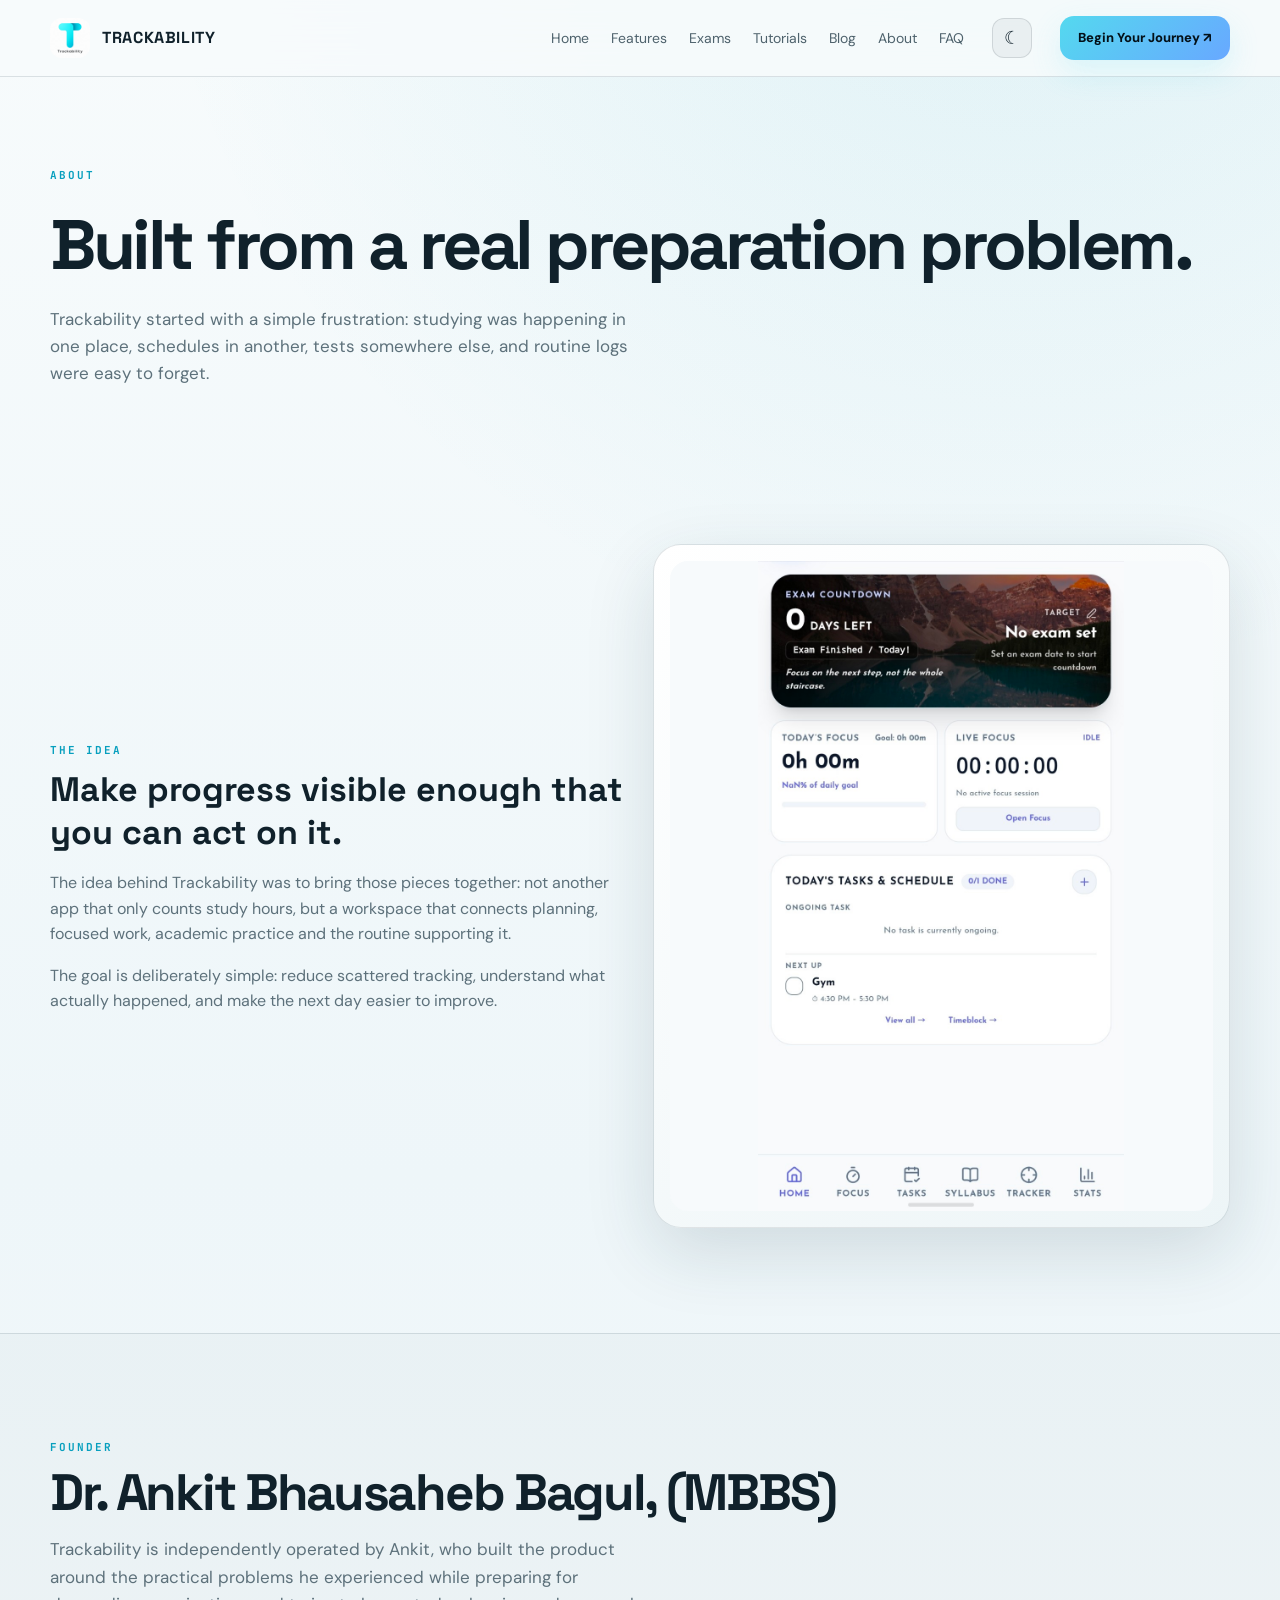
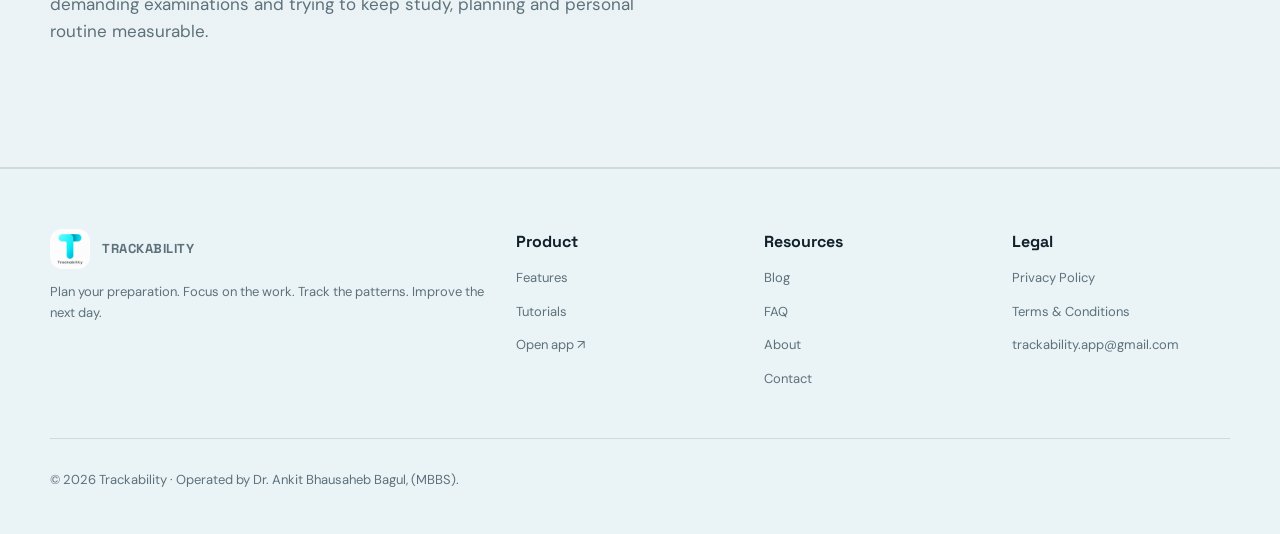
==== about.html @ be26ec59 "Add files via upload" ====
<!doctype html><html lang="en"><head>
  <!-- Google Analytics 4 -->
  <script async src="https://www.googletagmanager.com/gtag/js?id=G-R6Q6RZDSVN"></script>
  <script>
    window.dataLayer = window.dataLayer || [];
    function gtag(){dataLayer.push(arguments);}
    gtag('js', new Date());
    gtag('config', 'G-R6Q6RZDSVN');
  </script>
<meta charset="utf-8"><meta name="viewport" content="width=device-width,initial-scale=1"><meta name="theme-color" content="#061018"><meta name="description" content="Trackability — a unified workspace for study, productivity and personal progress."><link rel="icon" href="logo.png"><link rel="preconnect" href="https://fonts.googleapis.com"><link rel="preconnect" href="https://fonts.gstatic.com" crossorigin><link href="https://fonts.googleapis.com/css2?family=DM+Sans:wght@400;500;600;700;800&family=JetBrains+Mono:wght@500;700&family=Space+Grotesk:wght@500;600;700&display=swap" rel="stylesheet"><link rel="stylesheet" href="styles.css"><title>About · Trackability</title></head><body><nav class="nav"><div class="wrap navin"><a class="brand" href="index.html"><img src="logo.png" alt="Trackability logo"><span>TRACKABILITY</span></a><div class="links"><a href="index.html">Home</a><a href="features.html">Features</a><a href="index.html#exams">Exams</a><a href="tutorials.html">Tutorials</a><a href="blog.html">Blog</a><a href="about.html">About</a><a href="faq.html">FAQ</a></div><button class="theme-toggle desktop-theme" type="button" aria-label="Switch to light mode" title="Switch to light mode">☀︎</button><button class="menu" aria-label="Open navigation menu" aria-expanded="false">☰</button><a class="navcta btn primary" href="https://trackability-app.github.io/Trackability/" target="_blank">Begin Your Journey ↗</a></div></nav><main><section class="wrap pagehero"><div class="eyebrow">About</div><h1>Built from a real preparation problem.</h1><p class="lead">Trackability started with a simple frustration: studying was happening in one place, schedules in another, tests somewhere else, and routine logs were easy to forget.</p></section><section class="section"><div class="wrap showcase"><div class="copy"><div class="eyebrow">The idea</div><h3>Make progress visible enough that you can act on it.</h3><p>The idea behind Trackability was to bring those pieces together: not another app that only counts study hours, but a workspace that connects planning, focused work, academic practice and the routine supporting it.</p><p>The goal is deliberately simple: reduce scattered tracking, understand what actually happened, and make the next day easier to improve.</p></div><div class="shot-card"><img src="home.png" alt="Trackability home screen"></div></div></section><section class="section alt"><div class="wrap"><div class="eyebrow">Founder</div><h2>Dr. Ankit Bhausaheb Bagul, (MBBS)</h2><p class="lead">Trackability is independently operated by Ankit, who built the product around the practical problems he experienced while preparing for demanding examinations and trying to keep study, planning and personal routine measurable.</p></div></section></main><footer class="footer"><div class="wrap footergrid"><div><a class="brand" href="index.html"><img src="logo.png" alt="Trackability"><span>TRACKABILITY</span></a><p>Plan your preparation. Focus on the work. Track the patterns. Improve the next day.</p></div><div><h4>Product</h4><p><a href="features.html">Features</a></p><p><a href="tutorials.html">Tutorials</a></p><p><a href="https://trackability-app.github.io/Trackability/">Open app ↗</a></p></div><div><h4>Resources</h4><p><a href="blog.html">Blog</a></p><p><a href="faq.html">FAQ</a></p><p><a href="about.html">About</a></p><p><a href="contact.html">Contact</a></p></div><div><h4>Legal</h4><p><a href="privacy.html">Privacy Policy</a></p><p><a href="terms.html">Terms & Conditions</a></p><p><a href="mailto:trackability.app@gmail.com">trackability.app@gmail.com</a></p></div></div><div class="wrap" style="border-top:1px solid var(--line);margin-top:35px;padding-top:18px"><p class="notice">© <span data-year></span> Trackability · Operated by Dr. Ankit Bhausaheb Bagul, (MBBS).</p></div></footer><script src="script.js"></script></body></html>
---- styles.css ----
:root{--bg:#061018;--bg2:#081720;--card:#0b1b25;--card2:#0e222d;--line:rgba(168,231,255,.12);--text:#f5fbff;--muted:#9bb0bc;--aqua:#54d9ef;--blue:#63a8ff;--green:#55e6ad;--shadow:0 24px 80px rgba(0,0,0,.35)}
*{box-sizing:border-box}html{scroll-behavior:smooth}body{margin:0;background:radial-gradient(circle at 80% -10%,rgba(84,217,239,.13),transparent 35%),linear-gradient(180deg,var(--bg),#07131b 55%,#061018);color:var(--text);font-family:'DM Sans',sans-serif;line-height:1.6}a{color:inherit;text-decoration:none}.wrap{width:min(1180px,calc(100% - 40px));margin:auto}.nav{position:sticky;top:0;z-index:20;background:rgba(6,16,24,.78);backdrop-filter:blur(18px);border-bottom:1px solid var(--line)}.navin{height:76px;display:flex;align-items:center;gap:28px}.brand{display:flex;align-items:center;gap:12px;font-family:'Space Grotesk';font-weight:700;letter-spacing:.04em}.brand img{width:40px;height:40px;border-radius:12px;object-fit:cover;background:white}.links{display:flex;gap:22px;margin-left:auto;color:#b8cbd5;font-size:14px}.links a:hover{color:white}.btn{display:inline-flex;align-items:center;justify-content:center;padding:12px 18px;border-radius:14px;border:1px solid var(--line);font-weight:800;font-size:13px;transition:.25s}.btn:hover{transform:translateY(-2px);border-color:rgba(84,217,239,.35)}.primary{background:linear-gradient(135deg,#54d9ef,#68a8ff);color:#031018;border:0;box-shadow:0 12px 30px rgba(84,217,239,.18)}.menu{display:none;background:none;border:0;color:white;font-size:27px;margin-left:auto}.hero{min-height:calc(100vh - 76px);display:grid;grid-template-columns:1.02fr .98fr;gap:60px;align-items:center;padding:80px 0 100px}.eyebrow{font-family:'JetBrains Mono';font-size:11px;letter-spacing:.18em;color:var(--aqua);text-transform:uppercase;font-weight:700}.hero h1{font:700 clamp(48px,6vw,82px)/.98 'Space Grotesk';letter-spacing:-.055em;margin:18px 0}.hero h1 span{color:var(--aqua)}.hero p{font-size:19px;color:var(--muted);max-width:650px}.actions{display:flex;gap:12px;flex-wrap:wrap;margin-top:28px}.hero-shot{position:relative;display:flex;justify-content:center}.hero-shot:before{content:'';position:absolute;inset:10% -5%;background:radial-gradient(circle,rgba(84,217,239,.25),transparent 62%);filter:blur(15px)}.hero-frame{position:relative;width:min(390px,85%);padding:10px;border:1px solid rgba(255,255,255,.16);border-radius:34px;background:linear-gradient(145deg,#152833,#071018);box-shadow:var(--shadow);transform:rotate(2deg)}.hero-frame img{width:100%;display:block;border-radius:25px}.floating{position:absolute;padding:12px 15px;border:1px solid var(--line);background:rgba(10,28,38,.88);backdrop-filter:blur(12px);border-radius:16px;box-shadow:var(--shadow);font-size:12px}.f1{top:12%;left:0}.f2{bottom:12%;right:0}.section{padding:105px 0}.section.alt{background:rgba(255,255,255,.018);border-top:1px solid var(--line);border-bottom:1px solid var(--line)}.section-head{display:flex;justify-content:space-between;gap:30px;align-items:end;margin-bottom:35px}.section h2{font:700 clamp(32px,4vw,54px)/1.03 'Space Grotesk';letter-spacing:-.045em;margin:10px 0}.lead{color:var(--muted);max-width:590px;font-size:17px}.workflow{display:grid;grid-template-columns:repeat(6,1fr);gap:10px}.step{padding:22px 16px;border:1px solid var(--line);border-radius:18px;background:linear-gradient(180deg,rgba(255,255,255,.04),rgba(255,255,255,.015));min-height:130px}.step b{display:block;font-family:'JetBrains Mono';font-size:11px;color:var(--aqua);letter-spacing:.1em}.step strong{display:block;font:700 19px 'Space Grotesk';margin-top:10px}.step p{font-size:12px;color:var(--muted);margin:5px 0 0}.showcase{display:grid;grid-template-columns:1fr 1fr;gap:25px;align-items:center}.shot-card{border:1px solid var(--line);background:linear-gradient(145deg,rgba(255,255,255,.055),rgba(255,255,255,.015));border-radius:28px;padding:16px;box-shadow:var(--shadow)}.shot-card img{width:100%;display:block;border-radius:18px;max-height:650px;object-fit:contain;background:#f7fafc}.copy h3{font:700 34px 'Space Grotesk';margin:8px 0}.copy p{color:var(--muted);font-size:16px}.pills{display:flex;gap:8px;flex-wrap:wrap;margin-top:18px}.pill{padding:8px 11px;border-radius:999px;border:1px solid var(--line);background:rgba(84,217,239,.06);font-size:11px;color:#cfe7ef}.grid{display:grid;grid-template-columns:repeat(3,1fr);gap:18px}.feature-card{border:1px solid var(--line);background:linear-gradient(180deg,rgba(255,255,255,.045),rgba(255,255,255,.012));border-radius:24px;padding:18px;transition:.25s}.feature-card:hover{transform:translateY(-5px);border-color:rgba(84,217,239,.35)}.feature-card img{width:100%;height:370px;object-fit:contain;background:#f7fafc;border-radius:17px;margin-bottom:15px}.feature-card h3{font:700 24px 'Space Grotesk';margin:4px 0}.feature-card p{color:var(--muted);font-size:14px}.duo{display:grid;grid-template-columns:1fr 1fr;gap:20px}.duo .feature-card img{height:520px}.timeline{display:grid;grid-template-columns:repeat(3,1fr);gap:16px}.timeline .feature-card img{height:500px}.stats-band{display:grid;grid-template-columns:1fr 1.2fr;gap:25px;align-items:center}.stats-band img{max-height:650px}.cta{padding:80px 0}.cta-box{padding:60px;border:1px solid rgba(84,217,239,.22);border-radius:32px;background:radial-gradient(circle at 85% 20%,rgba(84,217,239,.15),transparent 35%),linear-gradient(135deg,#0b202b,#0a151c)}.cta-box h2{max-width:800px}.footer{padding:60px 0 30px;border-top:1px solid var(--line);background:#050e14}.footergrid{display:grid;grid-template-columns:2fr 1fr 1fr 1fr;gap:30px}.footer p,.footer a{color:#91a7b2;font-size:13px}.footer h4{font-family:'Space Grotesk';margin:0 0 10px}.legal{max-width:900px}.legal h2{font-size:27px;margin-top:42px}.legal h3{font-size:18px;margin-top:25px}.legal p,.legal li{color:#a8bac4}.pagehero{padding:90px 0 35px}.pagehero h1{font:700 clamp(44px,6vw,70px) 'Space Grotesk';letter-spacing:-.05em;margin:15px 0}.tutorial{display:grid;grid-template-columns:1fr 1fr;gap:25px;align-items:start;margin-bottom:55px}.tutorial img{width:100%;max-height:700px;object-fit:contain;background:#f7fafc;border-radius:24px;border:1px solid var(--line)}.tutorial h3{font:700 30px 'Space Grotesk'}.tutorial ol{padding-left:20px;color:#b4c6ce}.tutorial li{margin:13px 0}.faq-item{border:1px solid var(--line);border-radius:18px;margin:10px 0;overflow:hidden;background:rgba(255,255,255,.025)}.faq-q{width:100%;background:none;border:0;color:white;text-align:left;padding:19px;font-weight:800;font-size:15px;display:flex;justify-content:space-between}.faq-a{display:none;padding:0 19px 19px;color:var(--muted)}.faq-item.open .faq-a{display:block}.blog-grid{display:grid;grid-template-columns:repeat(3,1fr);gap:18px}.blog-card{border:1px solid var(--line);border-radius:22px;padding:24px;background:linear-gradient(145deg,rgba(255,255,255,.045),rgba(255,255,255,.012))}.blog-card .tag{color:var(--aqua);font:700 10px 'JetBrains Mono';letter-spacing:.12em}.blog-card h3{font:700 24px 'Space Grotesk';line-height:1.15}.blog-card p{color:var(--muted);font-size:14px}.contact{display:grid;grid-template-columns:1fr 1fr;gap:25px}.contact-card{border:1px solid var(--line);border-radius:24px;padding:30px;background:rgba(255,255,255,.025)}.notice{color:#718691;font-size:12px}.reveal{opacity:0;transform:translateY(22px);transition:.7s ease}.reveal.visible{opacity:1;transform:none}@media(max-width:850px){.links,.navcta{display:none}.menu{display:block}.hero{grid-template-columns:1fr;padding-top:55px}.hero-shot{order:-1}.hero-frame{width:min(360px,88%)}.workflow{grid-template-columns:repeat(2,1fr)}.showcase,.stats-band,.duo,.tutorial,.contact{grid-template-columns:1fr}.grid,.blog-grid{grid-template-columns:1fr 1fr}.footergrid{grid-template-columns:1fr 1fr}.section{padding:75px 0}.section-head{display:block}.timeline{grid-template-columns:1fr}.floating{display:none}}@media(max-width:520px){.wrap{width:min(100% - 26px,1180px)}.grid,.blog-grid,.workflow{grid-template-columns:1fr}.hero h1{font-size:49px}.hero p{font-size:16px}.section h2{font-size:35px}.feature-card img,.duo .feature-card img,.timeline .feature-card img{height:430px}.cta-box{padding:35px 24px}.footergrid{grid-template-columns:1fr}.navin{height:68px}}
.hero-home{display:block;min-height:auto;padding-top:70px}.hero-content{max-width:1080px;margin:0 auto}.home-screen-showcase{margin-top:68px;text-align:center;position:relative}.home-screen-label{display:inline-flex;align-items:center;gap:10px;font:700 11px 'JetBrains Mono';letter-spacing:.18em;color:var(--aqua);text-transform:uppercase}.home-screen-label span{display:inline-flex;width:28px;height:28px;border-radius:50%;align-items:center;justify-content:center;background:rgba(84,217,239,.12);border:1px solid rgba(84,217,239,.3)}.home-screen-title{font:700 clamp(25px,3.2vw,40px)/1.1 'Space Grotesk';letter-spacing:-.035em;margin:16px auto 25px;max-width:780px}.home-screen-showcase .hero-frame{width:min(470px,92%);margin:0 auto;transform:none}.home-screen-copy{max-width:820px;margin:26px auto 0;color:var(--muted);font-size:16px}.home-screen-copy strong{color:var(--text)}.home-points{display:flex;justify-content:center;gap:9px;flex-wrap:wrap;margin-top:18px}.home-points span{padding:9px 13px;border:1px solid var(--line);border-radius:999px;background:rgba(84,217,239,.05);color:#cde5ee;font-size:12px}.exam-section{background:linear-gradient(180deg,rgba(84,217,239,.035),transparent)}.exam-grid{display:grid;grid-template-columns:repeat(4,1fr);gap:14px}.exam-card{display:flex;gap:14px;align-items:flex-start;padding:20px;border:1px solid var(--line);border-radius:20px;background:linear-gradient(145deg,rgba(255,255,255,.045),rgba(255,255,255,.012));min-height:150px;transition:.25s}.exam-card:hover{transform:translateY(-4px);border-color:rgba(84,217,239,.35);box-shadow:0 18px 45px rgba(0,0,0,.22)}.exam-icon{width:40px;height:40px;flex:0 0 40px;display:grid;place-items:center;border-radius:13px;background:rgba(84,217,239,.1);border:1px solid rgba(84,217,239,.18);color:var(--aqua);font-size:19px}.exam-card b{font:700 9px 'JetBrains Mono';letter-spacing:.13em;color:var(--aqua)}.exam-card h3{font:700 21px 'Space Grotesk';margin:6px 0}.exam-card p{margin:0;color:var(--muted);font-size:12px;line-height:1.5}.more{background:linear-gradient(145deg,rgba(84,217,239,.08),rgba(99,168,255,.035))}@media(max-width:850px){.exam-grid{grid-template-columns:1fr 1fr}.hero-home{padding-top:48px}.home-screen-showcase{margin-top:52px}}@media(max-width:520px){.exam-grid{grid-template-columns:1fr}.home-screen-title{font-size:28px}.home-screen-copy{font-size:15px}.home-screen-showcase .hero-frame{width:94%}}
.mobile-menu-panel{display:none}.mobile-menu-inner{display:flex;flex-direction:column;gap:4px;padding:12px 13px 18px}.mobile-menu-inner a{padding:13px 14px;border-radius:13px;color:#c9dbe3;font-weight:700;font-size:14px}.mobile-menu-inner a:hover{background:rgba(84,217,239,.07);color:#fff}.mobile-menu-inner .mobile-menu-cta{margin-top:8px;text-align:center;background:linear-gradient(135deg,#54d9ef,#68a8ff);color:#031018;font-weight:900}@media(max-width:850px){.mobile-menu-panel{display:block;position:fixed;top:68px;left:0;right:0;z-index:19;background:rgba(6,16,24,.97);backdrop-filter:blur(20px);border-bottom:1px solid var(--line);box-shadow:0 20px 45px rgba(0,0,0,.28);transform:translateY(-12px);opacity:0;pointer-events:none;transition:.22s ease}.mobile-menu-panel.open{transform:none;opacity:1;pointer-events:auto}}

/* =========================
   Theme switching
   ========================= */
html[data-theme="light"]{
  --bg:#f5f9fb;--bg2:#ffffff;--card:#ffffff;--card2:#eef6f9;--line:rgba(17,48,61,.13);--text:#10212b;--muted:#5d717b;--aqua:#079fbe;--blue:#377fe8;--green:#149b72;--shadow:0 24px 70px rgba(24,58,72,.14)
}
html[data-theme="light"] body{background:radial-gradient(circle at 80% -10%,rgba(7,159,190,.11),transparent 35%),linear-gradient(180deg,#f7fbfc,#eef6f9 55%,#f5f9fb);color:var(--text)}
html[data-theme="light"] .nav{background:rgba(247,251,252,.86)}
html[data-theme="light"] .links{color:#4e626c}
html[data-theme="light"] .links a:hover{color:#10212b}
html[data-theme="light"] .menu{color:#10212b}
html[data-theme="light"] .hero p,html[data-theme="light"] .lead,html[data-theme="light"] .copy p,html[data-theme="light"] .home-screen-copy,html[data-theme="light"] .exam-card p{color:#5d717b}
html[data-theme="light"] .pill,html[data-theme="light"] .home-points span{color:#36525e;background:rgba(7,159,190,.06)}
html[data-theme="light"] .step,html[data-theme="light"] .feature-card,html[data-theme="light"] .exam-card,html[data-theme="light"] .blog-card,html[data-theme="light"] .contact-card,html[data-theme="light"] .faq-item{background:rgba(255,255,255,.78)}
html[data-theme="light"] .section.alt{background:rgba(9,45,58,.025)}
html[data-theme="light"] .hero-frame{background:linear-gradient(145deg,#ffffff,#e9f3f6);border-color:rgba(17,48,61,.13)}
html[data-theme="light"] .shot-card{background:linear-gradient(145deg,#ffffff,#edf5f7)}
html[data-theme="light"] .cta-box{background:radial-gradient(circle at 85% 20%,rgba(7,159,190,.11),transparent 35%),linear-gradient(135deg,#ffffff,#eaf5f8)}
html[data-theme="light"] .footer{background:#eaf3f6}
html[data-theme="light"] .footer p,html[data-theme="light"] .footer a{color:#5d717b}
html[data-theme="light"] .faq-q{color:#10212b}
html[data-theme="light"] .faq-a,html[data-theme="light"] .legal p,html[data-theme="light"] .legal li{color:#5d717b}
html[data-theme="light"] .tutorial ol{color:#5d717b}
html[data-theme="light"] .theme-toggle{color:#10212b;background:rgba(16,33,43,.05);border-color:rgba(16,33,43,.12)}

.theme-toggle{width:40px;height:40px;display:inline-grid;place-items:center;border-radius:12px;border:1px solid var(--line);background:rgba(255,255,255,.04);color:var(--text);font-size:18px;cursor:pointer;transition:.2s}.theme-toggle:hover{transform:translateY(-1px);border-color:rgba(84,217,239,.45)}
.mobile-theme-row{display:flex;align-items:center;justify-content:space-between;margin-top:8px;padding:12px 14px;border:1px solid var(--line);border-radius:14px;background:rgba(255,255,255,.025)}
.mobile-theme-label{font-weight:800;font-size:14px}.mobile-theme-button{border:1px solid var(--line);background:rgba(84,217,239,.08);color:var(--text);padding:9px 12px;border-radius:11px;font-weight:800;cursor:pointer}
.home-screen-section{padding-top:95px}.home-screen-section .home-screen-showcase{margin-top:0}
@media(max-width:850px){.desktop-theme{display:none}.home-screen-section{padding-top:75px}}
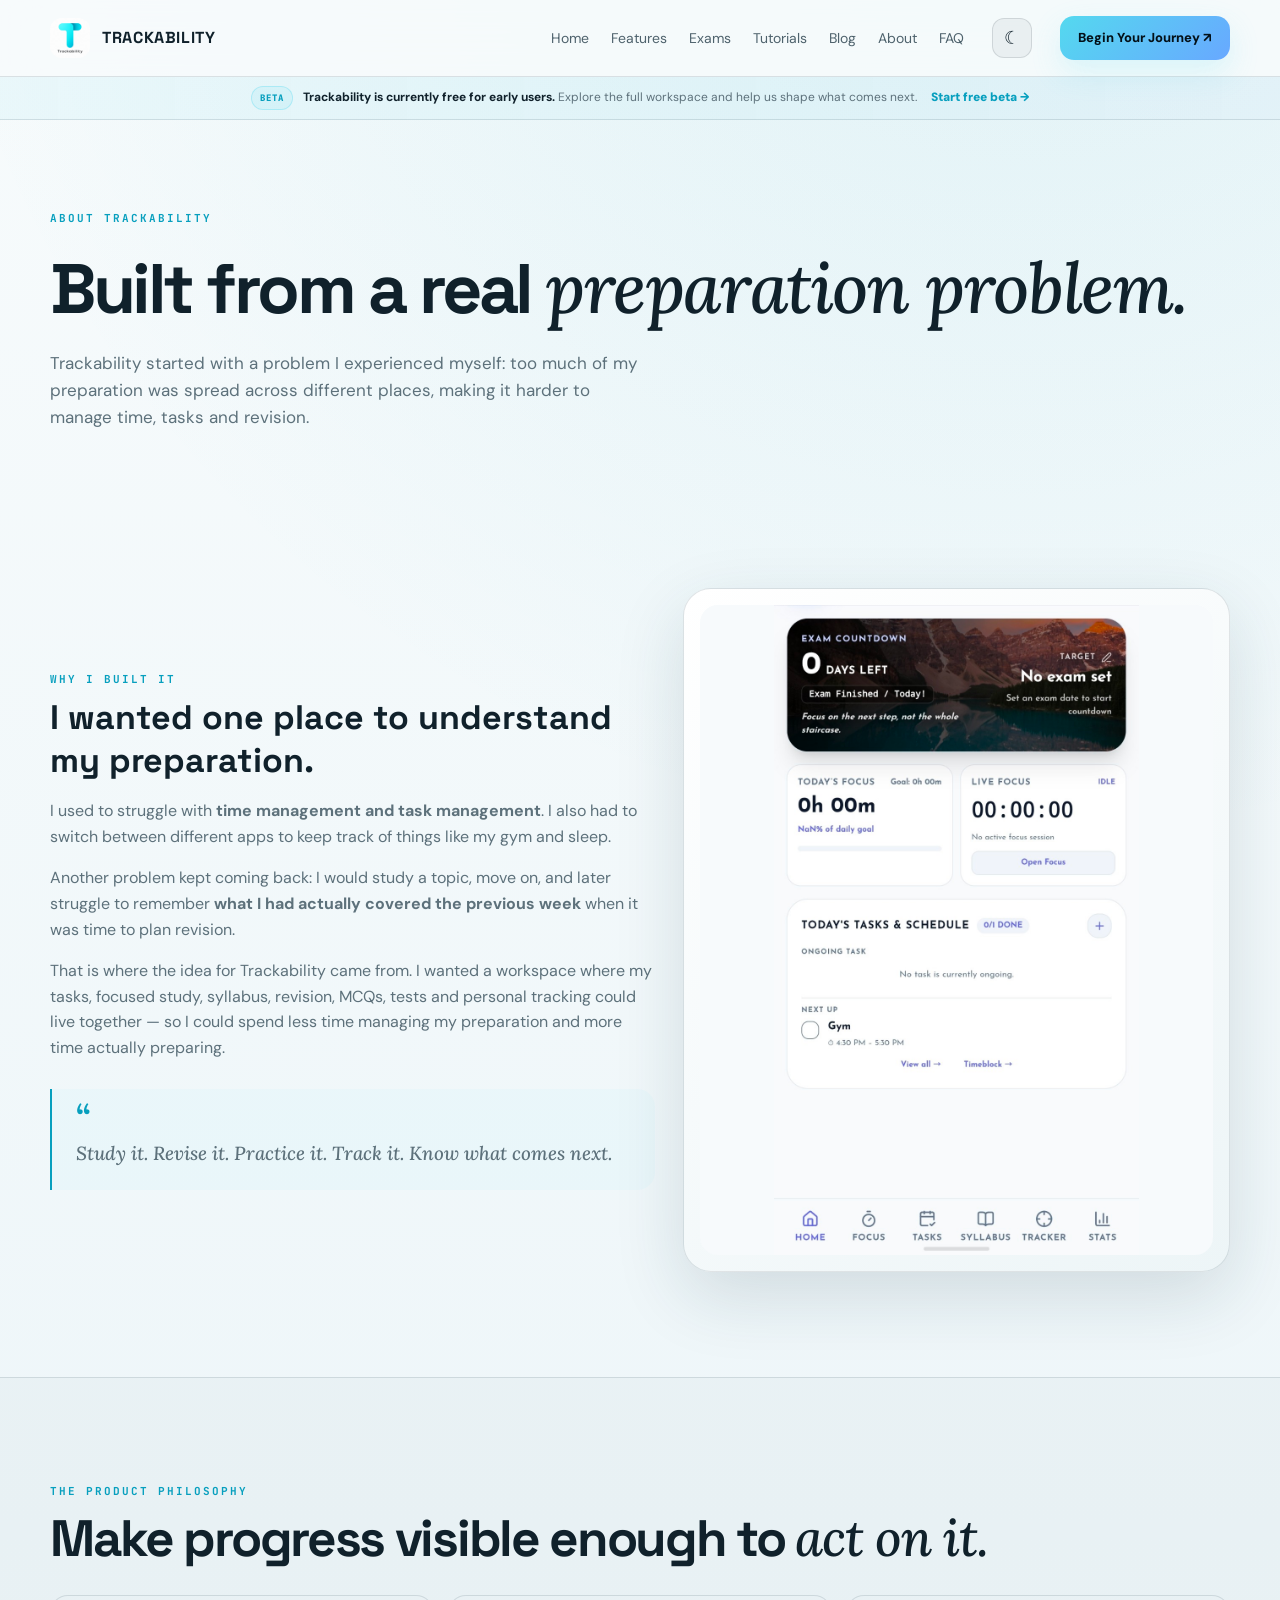
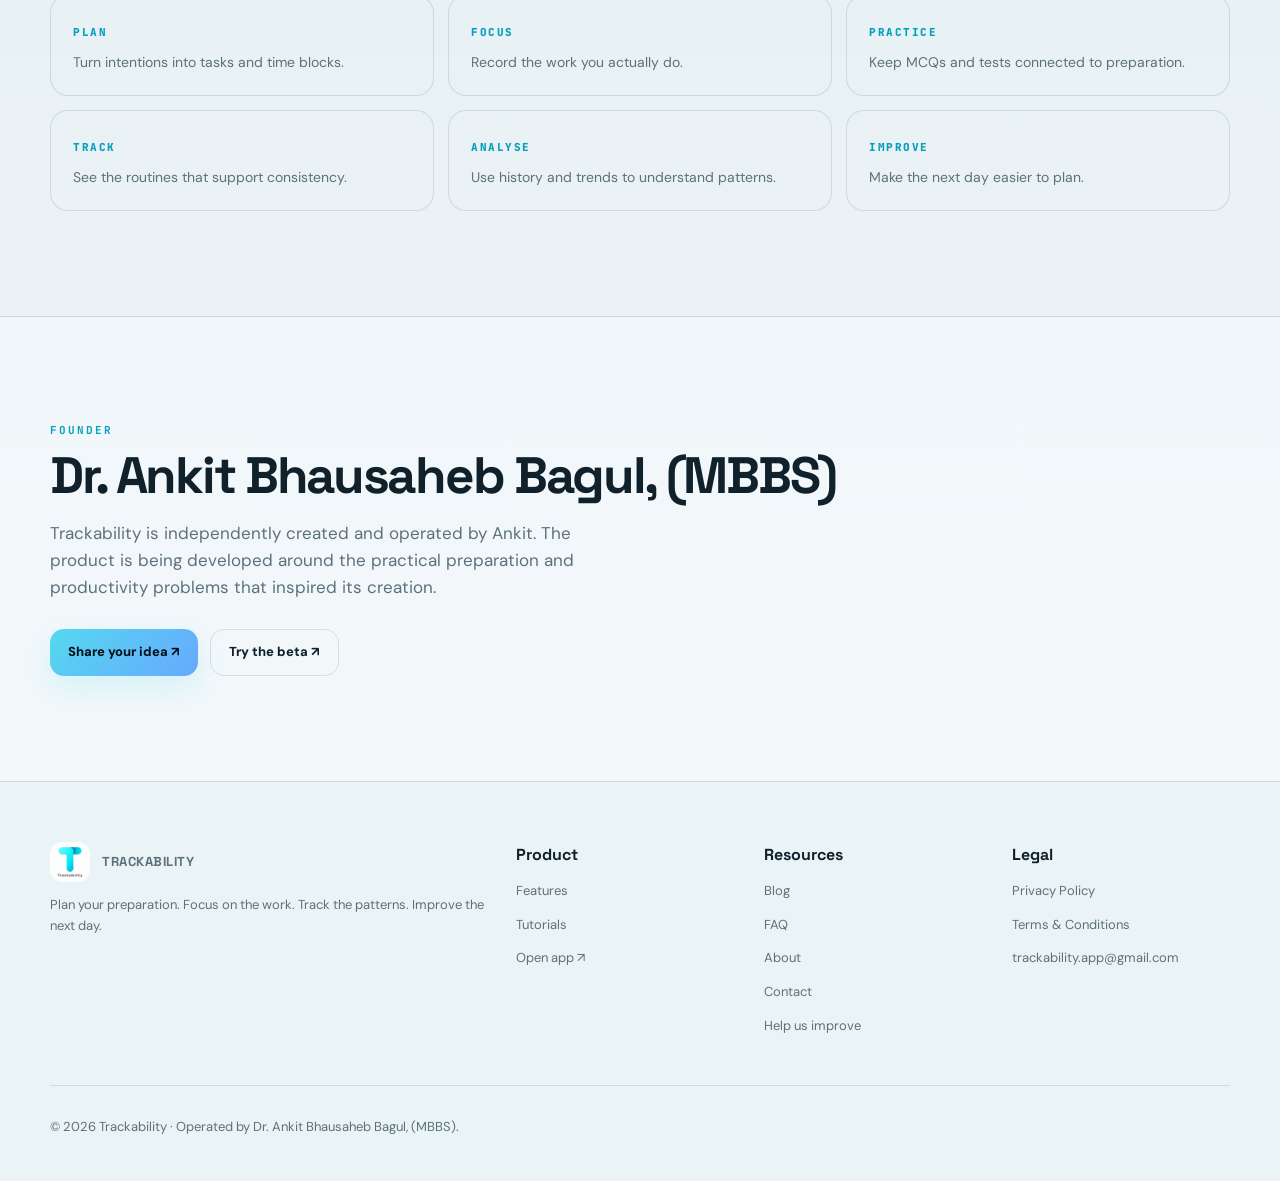
==== commit f606af8c: "Add files via upload" ====
--- a/about.html
+++ b/about.html
@@ -7,4 +7,4 @@
     gtag('js', new Date());
     gtag('config', 'G-R6Q6RZDSVN');
   </script>
-<meta charset="utf-8"><meta name="viewport" content="width=device-width,initial-scale=1"><meta name="theme-color" content="#061018"><meta name="description" content="Trackability — a unified workspace for study, productivity and personal progress."><link rel="icon" href="logo.png"><link rel="preconnect" href="https://fonts.googleapis.com"><link rel="preconnect" href="https://fonts.gstatic.com" crossorigin><link href="https://fonts.googleapis.com/css2?family=DM+Sans:wght@400;500;600;700;800&family=JetBrains+Mono:wght@500;700&family=Space+Grotesk:wght@500;600;700&display=swap" rel="stylesheet"><link rel="stylesheet" href="styles.css"><title>About · Trackability</title></head><body><nav class="nav"><div class="wrap navin"><a class="brand" href="index.html"><img src="logo.png" alt="Trackability logo"><span>TRACKABILITY</span></a><div class="links"><a href="index.html">Home</a><a href="features.html">Features</a><a href="index.html#exams">Exams</a><a href="tutorials.html">Tutorials</a><a href="blog.html">Blog</a><a href="about.html">About</a><a href="faq.html">FAQ</a></div><button class="theme-toggle desktop-theme" type="button" aria-label="Switch to light mode" title="Switch to light mode">☀︎</button><button class="menu" aria-label="Open navigation menu" aria-expanded="false">☰</button><a class="navcta btn primary" href="https://trackability-app.github.io/Trackability/" target="_blank">Begin Your Journey ↗</a></div></nav><main><section class="wrap pagehero"><div class="eyebrow">About</div><h1>Built from a real preparation problem.</h1><p class="lead">Trackability started with a simple frustration: studying was happening in one place, schedules in another, tests somewhere else, and routine logs were easy to forget.</p></section><section class="section"><div class="wrap showcase"><div class="copy"><div class="eyebrow">The idea</div><h3>Make progress visible enough that you can act on it.</h3><p>The idea behind Trackability was to bring those pieces together: not another app that only counts study hours, but a workspace that connects planning, focused work, academic practice and the routine supporting it.</p><p>The goal is deliberately simple: reduce scattered tracking, understand what actually happened, and make the next day easier to improve.</p></div><div class="shot-card"><img src="home.png" alt="Trackability home screen"></div></div></section><section class="section alt"><div class="wrap"><div class="eyebrow">Founder</div><h2>Dr. Ankit Bhausaheb Bagul, (MBBS)</h2><p class="lead">Trackability is independently operated by Ankit, who built the product around the practical problems he experienced while preparing for demanding examinations and trying to keep study, planning and personal routine measurable.</p></div></section></main><footer class="footer"><div class="wrap footergrid"><div><a class="brand" href="index.html"><img src="logo.png" alt="Trackability"><span>TRACKABILITY</span></a><p>Plan your preparation. Focus on the work. Track the patterns. Improve the next day.</p></div><div><h4>Product</h4><p><a href="features.html">Features</a></p><p><a href="tutorials.html">Tutorials</a></p><p><a href="https://trackability-app.github.io/Trackability/">Open app ↗</a></p></div><div><h4>Resources</h4><p><a href="blog.html">Blog</a></p><p><a href="faq.html">FAQ</a></p><p><a href="about.html">About</a></p><p><a href="contact.html">Contact</a></p></div><div><h4>Legal</h4><p><a href="privacy.html">Privacy Policy</a></p><p><a href="terms.html">Terms & Conditions</a></p><p><a href="mailto:trackability.app@gmail.com">trackability.app@gmail.com</a></p></div></div><div class="wrap" style="border-top:1px solid var(--line);margin-top:35px;padding-top:18px"><p class="notice">© <span data-year></span> Trackability · Operated by Dr. Ankit Bhausaheb Bagul, (MBBS).</p></div></footer><script src="script.js"></script></body></html>+<meta charset="utf-8"><meta name="viewport" content="width=device-width,initial-scale=1"><meta name="theme-color" content="#061018"><meta name="description" content="Trackability — a unified workspace for study, productivity and personal progress."><link rel="icon" href="logo.png"><link rel="preconnect" href="https://fonts.googleapis.com"><link rel="preconnect" href="https://fonts.gstatic.com" crossorigin><link href="https://fonts.googleapis.com/css2?family=DM+Sans:wght@400;500;600;700;800&family=JetBrains+Mono:wght@500;700&family=Lora:ital,wght@0,400;0,500;0,600;1,400;1,500;1,600&family=Space+Grotesk:wght@500;600;700&display=swap" rel="stylesheet"><link rel="stylesheet" href="styles.css"><title>About · Trackability</title></head><body><nav class="nav"><div class="wrap navin"><a class="brand" href="index.html"><img src="logo.png" alt="Trackability logo"><span>TRACKABILITY</span></a><div class="links"><a href="index.html">Home</a><a href="features.html">Features</a><a href="index.html#exams">Exams</a><a href="tutorials.html">Tutorials</a><a href="blog.html">Blog</a><a href="about.html">About</a><a href="faq.html">FAQ</a></div><button class="theme-toggle desktop-theme" type="button" aria-label="Switch to light mode" title="Switch to light mode">☀︎</button><button class="menu" aria-label="Open navigation menu" aria-expanded="false">☰</button><a class="navcta btn primary" href="https://trackability-app.github.io/Trackability/" target="_blank">Begin Your Journey ↗</a></div></nav><div class="beta-banner"><div class="wrap beta-inner"><span class="beta-badge">BETA</span><span><strong>Trackability is currently free for early users.</strong> Explore the full workspace and help us shape what comes next.</span><a href="https://trackability-app.github.io/Trackability/" target="_blank" rel="noopener">Start free beta →</a></div></div><main><section class="wrap pagehero"><div class="eyebrow">About Trackability</div><h1>Built from a real <em class="accent-italic">preparation problem.</em></h1><p class="lead">Trackability started with a problem I experienced myself: too much of my preparation was spread across different places, making it harder to manage time, tasks and revision.</p></section><section class="section"><div class="wrap founder-story"><div class="copy"><div class="eyebrow">Why I built it</div><h3>I wanted one place to understand my preparation.</h3><p>I used to struggle with <strong>time management and task management</strong>. I also had to switch between different apps to keep track of things like my gym and sleep.</p><p>Another problem kept coming back: I would study a topic, move on, and later struggle to remember <strong>what I had actually covered the previous week</strong> when it was time to plan revision.</p><p>That is where the idea for Trackability came from. I wanted a workspace where my tasks, focused study, syllabus, revision, MCQs, tests and personal tracking could live together — so I could spend less time managing my preparation and more time actually preparing.</p><div class="story-quote"><span>“</span><p>Study it. Revise it. Practice it. Track it. Know what comes next.</p></div></div><div class="shot-card"><img src="home.png" alt="Trackability Home screen"></div></div></section><section class="section alt"><div class="wrap"><div class="eyebrow">The product philosophy</div><h2>Make progress visible enough to <em class="accent-italic">act on it.</em></h2><div class="philosophy-grid"><div><b>PLAN</b><p>Turn intentions into tasks and time blocks.</p></div><div><b>FOCUS</b><p>Record the work you actually do.</p></div><div><b>PRACTICE</b><p>Keep MCQs and tests connected to preparation.</p></div><div><b>TRACK</b><p>See the routines that support consistency.</p></div><div><b>ANALYSE</b><p>Use history and trends to understand patterns.</p></div><div><b>IMPROVE</b><p>Make the next day easier to plan.</p></div></div></div></section><section class="section"><div class="wrap"><div class="eyebrow">Founder</div><h2>Dr. Ankit Bhausaheb Bagul, (MBBS)</h2><p class="lead">Trackability is independently created and operated by Ankit. The product is being developed around the practical preparation and productivity problems that inspired its creation.</p><div class="actions"><a class="btn primary" href="contact.html">Share your idea ↗</a><a class="btn" href="https://trackability-app.github.io/Trackability/" target="_blank">Try the beta ↗</a></div></div></section></main><footer class="footer"><div class="wrap footergrid"><div><a class="brand" href="index.html"><img src="logo.png" alt="Trackability"><span>TRACKABILITY</span></a><p>Plan your preparation. Focus on the work. Track the patterns. Improve the next day.</p></div><div><h4>Product</h4><p><a href="features.html">Features</a></p><p><a href="tutorials.html">Tutorials</a></p><p><a href="https://trackability-app.github.io/Trackability/">Open app ↗</a></p></div><div><h4>Resources</h4><p><a href="blog.html">Blog</a></p><p><a href="faq.html">FAQ</a></p><p><a href="about.html">About</a></p><p><a href="contact.html">Contact</a></p><p><a href="contact.html">Help us improve</a></p></div><div><h4>Legal</h4><p><a href="privacy.html">Privacy Policy</a></p><p><a href="terms.html">Terms & Conditions</a></p><p><a href="mailto:trackability.app@gmail.com">trackability.app@gmail.com</a></p></div></div><div class="wrap" style="border-top:1px solid var(--line);margin-top:35px;padding-top:18px"><p class="notice">© <span data-year></span> Trackability · Operated by Dr. Ankit Bhausaheb Bagul, (MBBS).</p></div></footer><script src="script.js"></script></body></html>
--- a/styles.css
+++ b/styles.css
@@ -34,3 +34,8 @@
 .mobile-theme-label{font-weight:800;font-size:14px}.mobile-theme-button{border:1px solid var(--line);background:rgba(84,217,239,.08);color:var(--text);padding:9px 12px;border-radius:11px;font-weight:800;cursor:pointer}
 .home-screen-section{padding-top:95px}.home-screen-section .home-screen-showcase{margin-top:0}
 @media(max-width:850px){.desktop-theme{display:none}.home-screen-section{padding-top:75px}}
+
+/* Beta launch, founder story and editorial accent styles */
+.beta-banner{border-bottom:1px solid var(--line);background:linear-gradient(90deg,rgba(84,217,239,.08),rgba(99,168,255,.035));font-size:12px}.beta-inner{min-height:42px;display:flex;align-items:center;justify-content:center;gap:10px;color:var(--muted)}.beta-inner strong{color:var(--text)}.beta-inner a{color:var(--aqua);font-weight:900;margin-left:4px}.beta-badge,.mini-beta{display:inline-flex;align-items:center;justify-content:center;border:1px solid rgba(84,217,239,.32);background:rgba(84,217,239,.1);color:var(--aqua);border-radius:999px;font:800 9px 'JetBrains Mono';letter-spacing:.12em;padding:5px 8px;white-space:nowrap}.mini-beta{margin-right:8px;vertical-align:2px}.accent-italic{font-family:'Lora',Georgia,serif;font-style:italic;font-weight:500;letter-spacing:-.02em}.differentiator{background:radial-gradient(circle at 50% 0%,rgba(84,217,239,.07),transparent 42%)}.hub-grid{display:grid;grid-template-columns:1fr 1fr;gap:20px}.hub-card{position:relative;overflow:hidden;padding:32px;border:1px solid var(--line);border-radius:28px;background:linear-gradient(145deg,rgba(255,255,255,.055),rgba(255,255,255,.012));box-shadow:var(--shadow)}.hub-card.featured{border-color:rgba(84,217,239,.28);background:radial-gradient(circle at 90% 10%,rgba(84,217,239,.11),transparent 34%),linear-gradient(145deg,rgba(255,255,255,.055),rgba(255,255,255,.012))}.hub-number{position:absolute;right:24px;top:20px;font:700 11px 'JetBrains Mono';color:var(--muted)}.hub-icon{width:48px;height:48px;display:grid;place-items:center;border-radius:15px;border:1px solid rgba(84,217,239,.25);background:rgba(84,217,239,.09);color:var(--aqua);font:700 23px 'Space Grotesk';margin-bottom:24px}.hub-card h3{font:700 32px 'Space Grotesk';margin:8px 0}.hub-card p{color:var(--muted);font-size:15px;max-width:520px}.hub-flow{display:flex;align-items:center;gap:8px;flex-wrap:wrap;margin:22px 0;color:#cde5ee;font-size:11px}.hub-flow span{padding:8px 10px;border:1px solid var(--line);border-radius:10px;background:rgba(84,217,239,.05)}.hub-flow i{font-style:normal;color:var(--aqua)}.hub-note{text-align:center;margin-top:28px;font:700 clamp(20px,2.5vw,30px) 'Space Grotesk';letter-spacing:-.02em}.beta-section{padding-top:35px}.beta-card{display:flex;align-items:center;justify-content:space-between;gap:30px;padding:34px;border:1px solid rgba(84,217,239,.22);border-radius:26px;background:linear-gradient(135deg,rgba(84,217,239,.08),rgba(99,168,255,.025))}.beta-card h2{margin:8px 0 8px;font:700 clamp(28px,3vw,42px) 'Space Grotesk';letter-spacing:-.035em}.founder-story{display:grid;grid-template-columns:1.05fr .95fr;gap:28px;align-items:center}.story-quote{margin-top:28px;padding:22px 24px;border-left:2px solid var(--aqua);background:rgba(84,217,239,.045);border-radius:0 18px 18px 0}.story-quote span{font:700 34px 'Lora';color:var(--aqua);line-height:0}.story-quote p{margin:4px 0 0;font:500 19px/1.45 'Lora';font-style:italic;color:var(--text)}.philosophy-grid{display:grid;grid-template-columns:repeat(3,1fr);gap:14px;margin-top:30px}.philosophy-grid>div{padding:22px;border:1px solid var(--line);border-radius:18px;background:rgba(255,255,255,.025)}.philosophy-grid b{font:800 11px 'JetBrains Mono';color:var(--aqua);letter-spacing:.14em}.philosophy-grid p{margin:7px 0 0;color:var(--muted);font-size:14px}.support-primary{background:radial-gradient(circle at 85% 15%,rgba(84,217,239,.1),transparent 35%),rgba(255,255,255,.025)}.support-actions{display:flex;gap:10px;flex-wrap:wrap;margin-top:22px}
+@media(max-width:850px){.beta-inner{padding:8px 0;justify-content:flex-start;flex-wrap:wrap}.beta-inner span:nth-child(2){flex:1;min-width:190px}.hub-grid,.founder-story{grid-template-columns:1fr}.beta-card{align-items:flex-start;flex-direction:column}.philosophy-grid{grid-template-columns:1fr 1fr}}
+@media(max-width:520px){.beta-inner{font-size:11px}.beta-inner a{width:100%;margin-left:0}.hub-card{padding:25px}.hub-card h3{font-size:28px}.philosophy-grid{grid-template-columns:1fr}.story-quote p{font-size:17px}}
